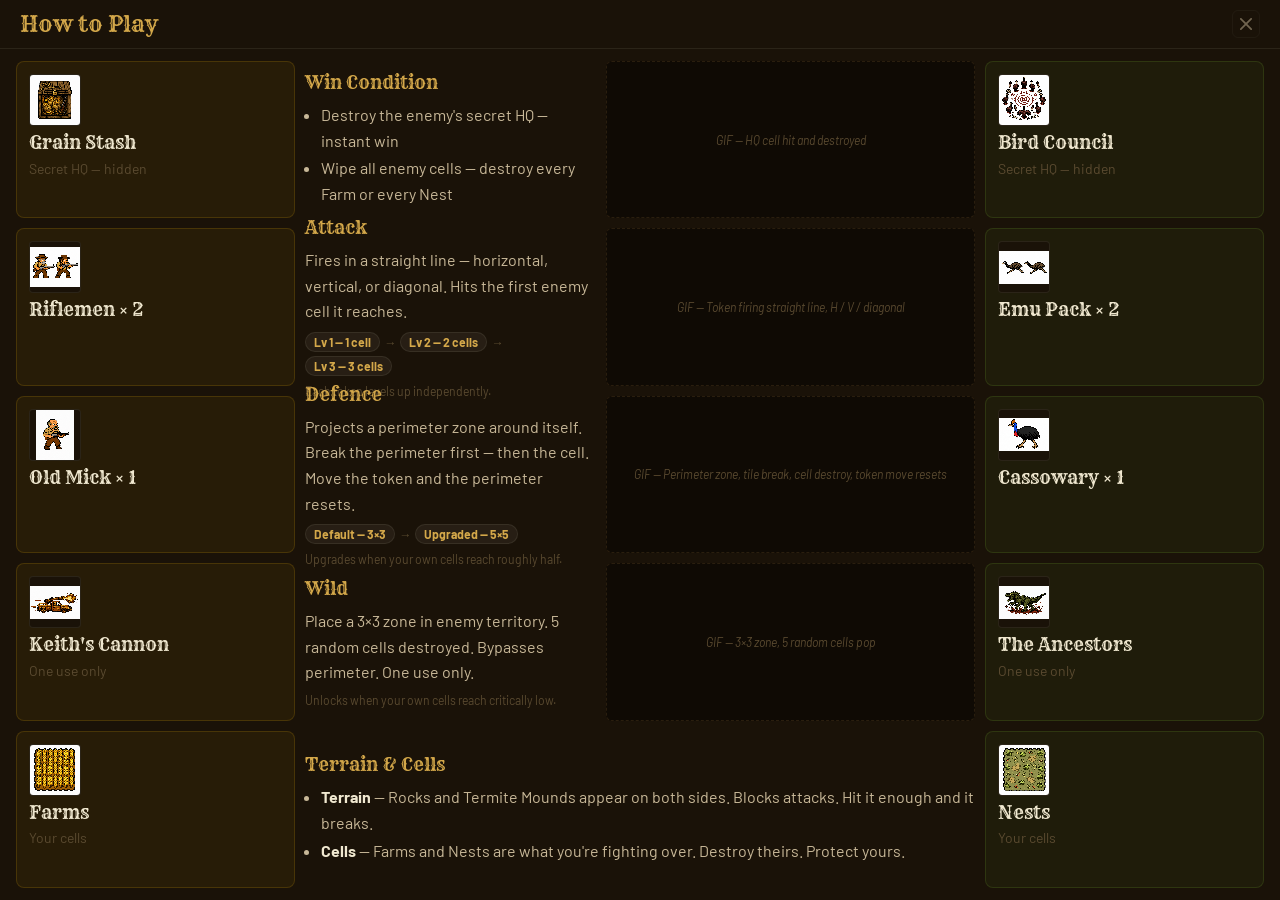
==== frontend/how-to-play/index.html @ dc3d2def "Last Update: Improve backend system 1. Fix Help Guide to the latest version 2. With Select Mode 3. A" ====
<!DOCTYPE html>
<html lang="en">
<head>
<meta charset="UTF-8">
<meta name="viewport" content="width=device-width, initial-scale=1.0">
<title>How to Play — Old Mick Against the Whole Bloody Lot</title>
<link rel="stylesheet" href="style.css">
</head>
<body>

<div class="screen">

  <div class="topbar">
    <span class="topbar-title">How to Play</span>
    <button class="topbar-close" id="closeBtn" aria-label="Close">
      <svg viewBox="0 0 14 14" fill="none"><line x1="1" y1="1" x2="13" y2="13" stroke="currentColor" stroke-width="2" stroke-linecap="round"/><line x1="13" y1="1" x2="1" y2="13" stroke="currentColor" stroke-width="2" stroke-linecap="round"/></svg>
    </button>
  </div>

  <div class="rows">

    <!-- WIN CONDITION -->
    <div class="row">
      <div class="card farmer">
        <div class="card-thumb"><img src="../assets/images/hq-mick.png" alt="Grain Stash"></div>
        <div class="card-name">Grain Stash</div>
        <div class="card-sub">Secret HQ — hidden</div>
      </div>
      <div class="center">
        <div class="mechanic">
          <div class="mechanic-title">Win Condition</div>
          <ul class="mechanic-list">
            <li>Destroy the enemy's secret HQ — instant win</li>
            <li>Wipe all enemy cells — destroy every Farm or every Nest</li>
          </ul>
        </div>
        <div class="gif">
          <span class="gif-label">GIF — HQ cell hit and destroyed</span>
        </div>
      </div>
      <div class="card emu">
        <div class="card-thumb"><img src="../assets/images/hq-emu.png" alt="Bird Council"></div>
        <div class="card-name">Bird Council</div>
        <div class="card-sub">Secret HQ — hidden</div>
      </div>
    </div>

    <!-- ATTACK TOKEN -->
    <div class="row">
      <div class="card farmer">
        <div class="card-thumb"><img src="../assets/images/atk-mick-rifleman.png" alt="Riflemen"></div>
        <div class="card-name">Riflemen &times; 2</div>
      </div>
      <div class="center">
        <div class="mechanic">
          <div class="mechanic-title">Attack</div>
          <p class="mechanic-text">Fires in a straight line — horizontal, vertical, or diagonal. Hits the first enemy cell it reaches.</p>
          <div class="pills">
            <span class="pill">Lv 1 — 1 cell</span>
            <span class="pill-arrow">&rarr;</span>
            <span class="pill">Lv 2 — 2 cells</span>
            <span class="pill-arrow">&rarr;</span>
            <span class="pill">Lv 3 — 3 cells</span>
          </div>
          <span class="upgrade-note">Each token levels up independently.</span>
        </div>
        <div class="gif">
          <span class="gif-label">GIF — Token firing straight line, H / V / diagonal</span>
        </div>
      </div>
      <div class="card emu">
        <div class="card-thumb"><img src="../assets/images/atk-emu.png" alt="Emu Pack"></div>
        <div class="card-name">Emu Pack &times; 2</div>
      </div>
    </div>

    <!-- DEFENCE TOKEN -->
    <div class="row">
      <div class="card farmer">
        <div class="card-thumb"><img src="../assets/images/def-mick.png" alt="Old Mick"></div>
        <div class="card-name">Old Mick &times; 1</div>
      </div>
      <div class="center">
        <div class="mechanic">
          <div class="mechanic-title">Defence</div>
          <p class="mechanic-text">Projects a perimeter zone around itself. Break the perimeter first — then the cell. Move the token and the perimeter resets.</p>
          <div class="pills">
            <span class="pill">Default — 3&times;3</span>
            <span class="pill-arrow">&rarr;</span>
            <span class="pill">Upgraded — 5&times;5</span>
          </div>
          <span class="upgrade-note">Upgrades when your own cells reach roughly half.</span>
        </div>
        <div class="gif">
          <span class="gif-label">GIF — Perimeter zone, tile break, cell destroy, token move resets</span>
        </div>
      </div>
      <div class="card emu">
        <div class="card-thumb"><img src="../assets/images/atk-emu-cassowary.png" alt="Cassowary"></div>
        <div class="card-name">Cassowary &times; 1</div>
      </div>
    </div>

    <!-- WILD TOKEN -->
    <div class="row">
      <div class="card farmer">
        <div class="card-thumb"><img src="../assets/images/nuke-mick-keith.png" alt="Keith's Cannon"></div>
        <div class="card-name">Keith's Cannon</div>
        <div class="card-sub">One use only</div>
      </div>
      <div class="center">
        <div class="mechanic">
          <div class="mechanic-title">Wild</div>
          <p class="mechanic-text">Place a 3&times;3 zone in enemy territory. 5 random cells destroyed. Bypasses perimeter. One use only.</p>
          <span class="upgrade-note">Unlocks when your own cells reach critically low.</span>
        </div>
        <div class="gif">
          <span class="gif-label">GIF — 3&times;3 zone, 5 random cells pop</span>
        </div>
      </div>
      <div class="card emu">
        <div class="card-thumb"><img src="../assets/images/nuke-emu-ancestors.png" alt="The Ancestors"></div>
        <div class="card-name">The Ancestors</div>
        <div class="card-sub">One use only</div>
      </div>
    </div>

    <!-- TERRAIN & CELLS -->
    <div class="row">
      <div class="card farmer">
        <div class="card-thumb"><img src="../assets/images/cell-mick-wheat fields.png" alt="Farms"></div>
        <div class="card-name">Farms</div>
        <div class="card-sub">Your cells</div>
      </div>
      <div class="center no-gif">
        <div class="mechanic">
          <div class="mechanic-title">Terrain &amp; Cells</div>
          <ul class="mechanic-list">
            <li><strong>Terrain</strong> — Rocks and Termite Mounds appear on both sides. Blocks attacks. Hit it enough and it breaks.</li>
            <li><strong>Cells</strong> — Farms and Nests are what you're fighting over. Destroy theirs. Protect yours.</li>
          </ul>
        </div>
      </div>
      <div class="card emu">
        <div class="card-thumb"><img src="../assets/images/cell-emu-feeding grounds.png" alt="Nests"></div>
        <div class="card-name">Nests</div>
        <div class="card-sub">Your cells</div>
      </div>
    </div>

  </div>

</div>

<script>
document.getElementById('closeBtn').addEventListener('click', function () {
  if (window.parent !== window) {
    window.parent.postMessage('closeHowToPlay', '*');
    return;
  }
});
</script>

</body>
</html>
---- frontend/how-to-play/style.css ----
@import url('https://fonts.googleapis.com/css2?family=Rye&family=Barlow:wght@400;600;700&display=swap');

*, *::before, *::after { box-sizing: border-box; margin: 0; padding: 0; }

:root {
  --bg: #1a1208;
  --surface: rgba(240,232,208,0.06);
  --border: rgba(240,232,208,0.08);
  --text: #c8b898;
  --text-bright: #f0e8d0;
  --gold: #d4a84a;
  --farmer: #c8980a;
  --farmer-bg: rgba(200,152,10,0.08);
  --farmer-border: rgba(200,152,10,0.2);
  --emu: #6a9a30;
  --emu-bg: rgba(106,154,48,0.08);
  --emu-border: rgba(106,154,48,0.2);
  --muted: #5a4a30;
  --placeholder-bg: #0f0a04;
  --placeholder-border: #2a1e0e;
  /* Scale type with viewport so full-screen rows stay readable (download used compact rows) */
  --fs-xs: clamp(12px, 1.35vmin, 16px);
  --fs-sm: clamp(14px, 1.55vmin, 19px);
  --fs-md: clamp(16px, 1.75vmin, 22px);
  --fs-lg: clamp(18px, 2vmin, 26px);
  --fs-xl: clamp(22px, 2.4vmin, 32px);
  --thumb-size: clamp(52px, 5.5vmin, 72px);
}

html, body {
  height: 100%;
  min-height: 100%;
  width: 100%;
  overflow: hidden;
  font-family: 'Barlow', sans-serif;
  background: var(--bg);
  color: var(--text);
}

/* FULL-SCREEN LAYOUT */
.screen {
  width: 100%;
  height: 100%;
  min-height: 100vh;
  min-height: 100dvh;
  display: flex;
  flex-direction: column;
  overflow: hidden;
}

/* HEADER BAR — thin, stays put */
.topbar {
  display: flex;
  align-items: center;
  justify-content: space-between;
  padding: 10px 20px;
  border-bottom: 1px solid var(--border);
  flex-shrink: 0;
}

.topbar-title {
  font-family: 'Rye', serif;
  font-size: var(--fs-xl);
  color: var(--gold);
}

.topbar-close {
  width: 28px;
  height: 28px;
  border: 1px solid var(--border);
  border-radius: 6px;
  background: none;
  color: var(--text);
  cursor: pointer;
  display: flex;
  align-items: center;
  justify-content: center;
  opacity: 0.5;
  transition: opacity 0.15s;
}
.topbar-close:hover { opacity: 1; }
.topbar-close svg { width: 12px; height: 12px; }

/* ROWS CONTAINER — scrolls if needed */
.rows {
  flex: 1;
  min-height: 0;
  overflow-y: auto;
  padding: 12px 16px;
  display: flex;
  flex-direction: column;
  gap: 10px;
}
.rows::-webkit-scrollbar { width: 3px; }
.rows::-webkit-scrollbar-thumb { background: var(--muted); border-radius: 3px; }

/* EACH ROW */
.row {
  flex: 1;
  display: grid;
  grid-template-columns: 1fr 2.4fr 1fr;
  gap: 10px;
  align-items: stretch;
  min-height: 0;
}

/* SIDE CARDS — like the game sidebar cards */
.card {
  height: 100%;
  min-height: 0;
  border-radius: 8px;
  padding: 12px;
  display: flex;
  flex-direction: column;
  gap: 6px;
}

.card.farmer {
  background: var(--farmer-bg);
  border: 1px solid var(--farmer-border);
}

.card.emu {
  background: var(--emu-bg);
  border: 1px solid var(--emu-border);
}

.card-name {
  font-family: 'Rye', serif;
  font-size: var(--fs-lg);
  color: var(--text-bright);
  line-height: 1.2;
}

.card-sub {
  font-size: var(--fs-sm);
  color: var(--muted);
}

.card-thumb {
  width: var(--thumb-size);
  height: var(--thumb-size);
  background: var(--bg);
  border-radius: 4px;
  overflow: hidden;
  border: 1px solid var(--border);
  image-rendering: pixelated;
}
.card-thumb img {
  width: 100%;
  height: 100%;
  object-fit: contain;
  image-rendering: pixelated;
}

/* CENTER — mechanic + gif */
.center {
  height: 100%;
  min-height: 0;
  display: flex;
  gap: 12px;
  align-items: stretch;
}

.mechanic {
  flex: 1;
  display: flex;
  flex-direction: column;
  justify-content: center;
  gap: 8px;
}

.mechanic-title {
  font-family: 'Rye', serif;
  font-size: var(--fs-lg);
  color: var(--gold);
}

.mechanic-text {
  font-size: var(--fs-md);
  line-height: 1.6;
  color: var(--text);
}

.mechanic-text strong {
  color: var(--text-bright);
  font-weight: 700;
}

.mechanic-list {
  font-size: var(--fs-md);
  line-height: 1.6;
  color: var(--text);
  padding-left: 16px;
}
.mechanic-list li { margin-bottom: 2px; }
.mechanic-list strong { color: var(--text-bright); font-weight: 700; }

/* UPGRADE PILLS */
.pills {
  display: flex;
  align-items: center;
  gap: 4px;
  flex-wrap: wrap;
}

.pill {
  font-size: var(--fs-xs);
  font-weight: 700;
  background: var(--surface);
  border: 1px solid var(--border);
  border-radius: 99px;
  padding: 2px 8px;
  color: var(--gold);
  white-space: nowrap;
}

.pill-arrow {
  font-size: var(--fs-xs);
  color: var(--muted);
}

.upgrade-note {
  font-size: var(--fs-xs);
  color: var(--muted);
}

/* GIF PLACEHOLDER */
.gif {
  flex: 1.2;
  min-width: 0;
  background: var(--placeholder-bg);
  border: 1px dashed var(--placeholder-border);
  border-radius: 6px;
  display: flex;
  align-items: center;
  justify-content: center;
  padding: 10px;
}

.gif-label {
  font-size: var(--fs-xs);
  color: var(--muted);
  font-style: italic;
  text-align: center;
  line-height: 1.5;
}

/* NO GIF VARIANT */
.center.no-gif {
  /* mechanic takes full width */
}
.center.no-gif .mechanic { flex: 1; }

/* RESPONSIVE */
@media (max-width: 768px) {
  .row {
    grid-template-columns: 1fr;
    gap: 8px;
  }
  .center { flex-direction: column; }
  .card { flex-direction: row; align-items: center; gap: 10px; }
  .rows { padding: 10px; }
}
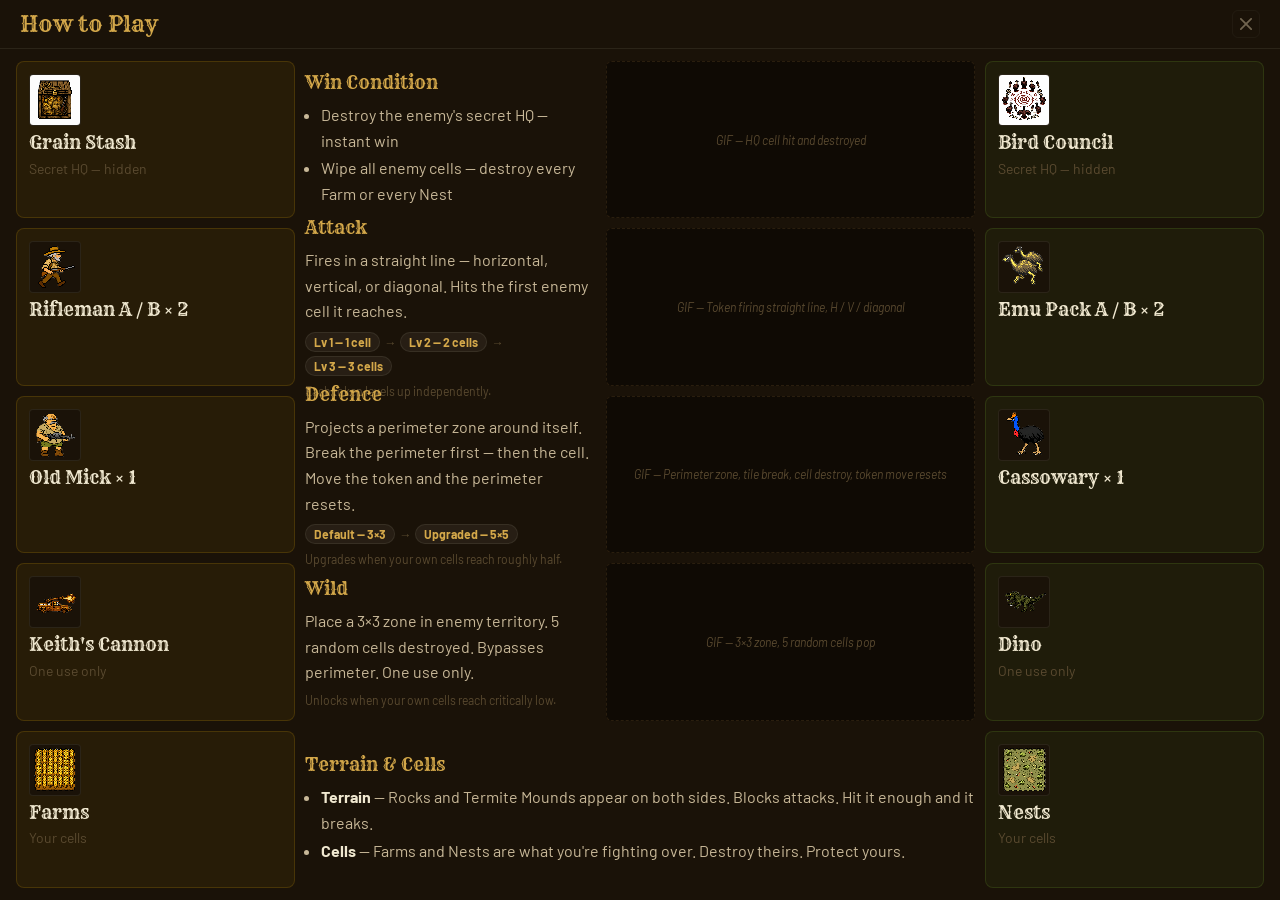
==== commit f3b45029: "fixed help guide pics and missing blood of terrain 1. fix help guide pics 2. fix missing terrain blo" ====
--- a/frontend/how-to-play/index.html
+++ b/frontend/how-to-play/index.html
@@ -22,7 +22,7 @@
     <!-- WIN CONDITION -->
     <div class="row">
       <div class="card farmer">
-        <div class="card-thumb"><img src="../assets/images/hq-mick.png" alt="Grain Stash"></div>
+        <div class="card-thumb"><img src="../assets/images/tokens/hq-mick.png" alt="Grain Stash"></div>
         <div class="card-name">Grain Stash</div>
         <div class="card-sub">Secret HQ — hidden</div>
       </div>
@@ -39,7 +39,7 @@
         </div>
       </div>
       <div class="card emu">
-        <div class="card-thumb"><img src="../assets/images/hq-emu.png" alt="Bird Council"></div>
+        <div class="card-thumb"><img src="../assets/images/tokens/hq-emu.png" alt="Bird Council"></div>
         <div class="card-name">Bird Council</div>
         <div class="card-sub">Secret HQ — hidden</div>
       </div>
@@ -48,8 +48,8 @@
     <!-- ATTACK TOKEN -->
     <div class="row">
       <div class="card farmer">
-        <div class="card-thumb"><img src="../assets/images/atk-mick-rifleman.png" alt="Riflemen"></div>
-        <div class="card-name">Riflemen &times; 2</div>
+        <div class="card-thumb"><img src="../assets/images/tokens/atk-m-1.png" alt="Rifleman A"></div>
+        <div class="card-name">Rifleman A / B &times; 2</div>
       </div>
       <div class="center">
         <div class="mechanic">
@@ -69,15 +69,15 @@
         </div>
       </div>
       <div class="card emu">
-        <div class="card-thumb"><img src="../assets/images/atk-emu.png" alt="Emu Pack"></div>
-        <div class="card-name">Emu Pack &times; 2</div>
+        <div class="card-thumb"><img src="../assets/images/tokens/atk-e-1.png" alt="Emu Pack A"></div>
+        <div class="card-name">Emu Pack A / B &times; 2</div>
       </div>
     </div>
 
     <!-- DEFENCE TOKEN -->
     <div class="row">
       <div class="card farmer">
-        <div class="card-thumb"><img src="../assets/images/def-mick.png" alt="Old Mick"></div>
+        <div class="card-thumb"><img src="../assets/images/tokens/def-m-level1.png" alt="Old Mick"></div>
         <div class="card-name">Old Mick &times; 1</div>
       </div>
       <div class="center">
@@ -96,7 +96,7 @@
         </div>
       </div>
       <div class="card emu">
-        <div class="card-thumb"><img src="../assets/images/atk-emu-cassowary.png" alt="Cassowary"></div>
+        <div class="card-thumb"><img src="../assets/images/tokens/def-e-level1.png" alt="Cassowary"></div>
         <div class="card-name">Cassowary &times; 1</div>
       </div>
     </div>
@@ -104,7 +104,7 @@
     <!-- WILD TOKEN -->
     <div class="row">
       <div class="card farmer">
-        <div class="card-thumb"><img src="../assets/images/nuke-mick-keith.png" alt="Keith's Cannon"></div>
+        <div class="card-thumb"><img src="../assets/images/tokens/wild-token-m-keith.png" alt="Keith's Cannon"></div>
         <div class="card-name">Keith's Cannon</div>
         <div class="card-sub">One use only</div>
       </div>
@@ -119,8 +119,8 @@
         </div>
       </div>
       <div class="card emu">
-        <div class="card-thumb"><img src="../assets/images/nuke-emu-ancestors.png" alt="The Ancestors"></div>
-        <div class="card-name">The Ancestors</div>
+        <div class="card-thumb"><img src="../assets/images/tokens/wild-token-e-dino.png" alt="Dino"></div>
+        <div class="card-name">Dino</div>
         <div class="card-sub">One use only</div>
       </div>
     </div>
@@ -128,7 +128,7 @@
     <!-- TERRAIN & CELLS -->
     <div class="row">
       <div class="card farmer">
-        <div class="card-thumb"><img src="../assets/images/cell-mick-wheat fields.png" alt="Farms"></div>
+        <div class="card-thumb"><img src="../assets/images/tiles/cell-m-farm.png" alt="Farms"></div>
         <div class="card-name">Farms</div>
         <div class="card-sub">Your cells</div>
       </div>
@@ -142,7 +142,7 @@
         </div>
       </div>
       <div class="card emu">
-        <div class="card-thumb"><img src="../assets/images/cell-emu-feeding grounds.png" alt="Nests"></div>
+        <div class="card-thumb"><img src="../assets/images/tiles/cell-e-nest.png" alt="Nests"></div>
         <div class="card-name">Nests</div>
         <div class="card-sub">Your cells</div>
       </div>
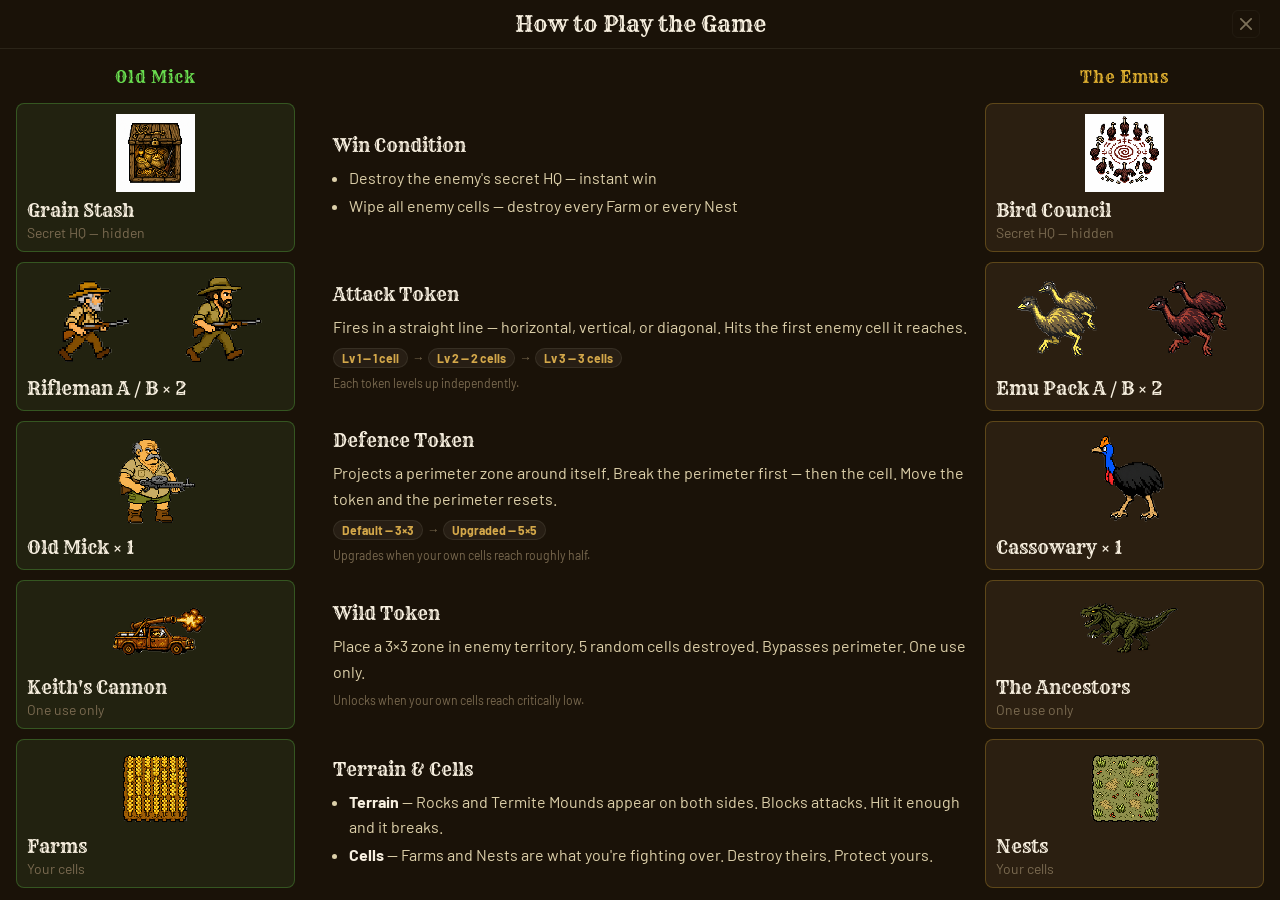
==== commit caa6a743: "updated the how to play page" ====
--- a/frontend/how-to-play/index.html
+++ b/frontend/how-to-play/index.html
@@ -11,13 +11,20 @@
 <div class="screen">
 
   <div class="topbar">
-    <span class="topbar-title">How to Play</span>
+    <span class="topbar-title">How to Play the Game</span>
     <button class="topbar-close" id="closeBtn" aria-label="Close">
       <svg viewBox="0 0 14 14" fill="none"><line x1="1" y1="1" x2="13" y2="13" stroke="currentColor" stroke-width="2" stroke-linecap="round"/><line x1="13" y1="1" x2="1" y2="13" stroke="currentColor" stroke-width="2" stroke-linecap="round"/></svg>
     </button>
   </div>
 
   <div class="rows">
+
+    <!-- FACTION HEADERS -->
+    <div class="faction-header">
+      <div class="faction-label farmer">Old Mick</div>
+      <div></div>
+      <div class="faction-label emu">The Emus</div>
+    </div>
 
     <!-- WIN CONDITION -->
     <div class="row">
@@ -26,16 +33,13 @@
         <div class="card-name">Grain Stash</div>
         <div class="card-sub">Secret HQ — hidden</div>
       </div>
-      <div class="center">
+      <div class="center no-gif">
         <div class="mechanic">
           <div class="mechanic-title">Win Condition</div>
           <ul class="mechanic-list">
             <li>Destroy the enemy's secret HQ — instant win</li>
             <li>Wipe all enemy cells — destroy every Farm or every Nest</li>
           </ul>
-        </div>
-        <div class="gif">
-          <span class="gif-label">GIF — HQ cell hit and destroyed</span>
         </div>
       </div>
       <div class="card emu">
@@ -48,12 +52,15 @@
     <!-- ATTACK TOKEN -->
     <div class="row">
       <div class="card farmer">
-        <div class="card-thumb"><img src="../assets/images/tokens/atk-m-1.png" alt="Rifleman A"></div>
+        <div class="card-thumb-pair">
+          <img src="../assets/images/tokens/atk-m-1.png" alt="Rifleman A">
+          <img src="../assets/images/tokens/atk-m-2.png" alt="Rifleman B">
+        </div>
         <div class="card-name">Rifleman A / B &times; 2</div>
       </div>
-      <div class="center">
+      <div class="center no-gif">
         <div class="mechanic">
-          <div class="mechanic-title">Attack</div>
+          <div class="mechanic-title">Attack Token</div>
           <p class="mechanic-text">Fires in a straight line — horizontal, vertical, or diagonal. Hits the first enemy cell it reaches.</p>
           <div class="pills">
             <span class="pill">Lv 1 — 1 cell</span>
@@ -64,12 +71,12 @@
           </div>
           <span class="upgrade-note">Each token levels up independently.</span>
         </div>
-        <div class="gif">
-          <span class="gif-label">GIF — Token firing straight line, H / V / diagonal</span>
-        </div>
       </div>
       <div class="card emu">
-        <div class="card-thumb"><img src="../assets/images/tokens/atk-e-1.png" alt="Emu Pack A"></div>
+        <div class="card-thumb-pair">
+          <img src="../assets/images/tokens/atk-e-1.png" alt="Emu Pack A">
+          <img src="../assets/images/tokens/atk-e-2.png" alt="Emu Pack B">
+        </div>
         <div class="card-name">Emu Pack A / B &times; 2</div>
       </div>
     </div>
@@ -80,9 +87,9 @@
         <div class="card-thumb"><img src="../assets/images/tokens/def-m-level1.png" alt="Old Mick"></div>
         <div class="card-name">Old Mick &times; 1</div>
       </div>
-      <div class="center">
+      <div class="center no-gif">
         <div class="mechanic">
-          <div class="mechanic-title">Defence</div>
+          <div class="mechanic-title">Defence Token</div>
           <p class="mechanic-text">Projects a perimeter zone around itself. Break the perimeter first — then the cell. Move the token and the perimeter resets.</p>
           <div class="pills">
             <span class="pill">Default — 3&times;3</span>
@@ -90,9 +97,6 @@
             <span class="pill">Upgraded — 5&times;5</span>
           </div>
           <span class="upgrade-note">Upgrades when your own cells reach roughly half.</span>
-        </div>
-        <div class="gif">
-          <span class="gif-label">GIF — Perimeter zone, tile break, cell destroy, token move resets</span>
         </div>
       </div>
       <div class="card emu">
@@ -108,19 +112,16 @@
         <div class="card-name">Keith's Cannon</div>
         <div class="card-sub">One use only</div>
       </div>
-      <div class="center">
+      <div class="center no-gif">
         <div class="mechanic">
-          <div class="mechanic-title">Wild</div>
+          <div class="mechanic-title">Wild Token</div>
           <p class="mechanic-text">Place a 3&times;3 zone in enemy territory. 5 random cells destroyed. Bypasses perimeter. One use only.</p>
           <span class="upgrade-note">Unlocks when your own cells reach critically low.</span>
-        </div>
-        <div class="gif">
-          <span class="gif-label">GIF — 3&times;3 zone, 5 random cells pop</span>
         </div>
       </div>
       <div class="card emu">
         <div class="card-thumb"><img src="../assets/images/tokens/wild-token-e-dino.png" alt="Dino"></div>
-        <div class="card-name">Dino</div>
+        <div class="card-name">The Ancestors</div>
         <div class="card-sub">One use only</div>
       </div>
     </div>
--- a/frontend/how-to-play/style.css
+++ b/frontend/how-to-play/style.css
@@ -6,16 +6,16 @@
   --bg: #1a1208;
   --surface: rgba(240,232,208,0.06);
   --border: rgba(240,232,208,0.08);
-  --text: #c8b898;
-  --text-bright: #f0e8d0;
+  --text: #ddd0aa;
+  --text-bright: #f8f0e0;
   --gold: #d4a84a;
-  --farmer: #c8980a;
-  --farmer-bg: rgba(200,152,10,0.08);
-  --farmer-border: rgba(200,152,10,0.2);
-  --emu: #6a9a30;
-  --emu-bg: rgba(106,154,48,0.08);
-  --emu-border: rgba(106,154,48,0.2);
-  --muted: #5a4a30;
+  --farmer: #6adf50;
+  --farmer-bg: rgba(74,110,58,0.18);
+  --farmer-border: rgba(106,222,80,0.28);
+  --emu: #e0b030;
+  --emu-bg: rgba(122,96,64,0.18);
+  --emu-border: rgba(224,176,48,0.28);
+  --muted: #7a6a50;
   --placeholder-bg: #0f0a04;
   --placeholder-border: #2a1e0e;
   /* Scale type with viewport so full-screen rows stay readable (download used compact rows) */
@@ -50,9 +50,10 @@
 
 /* HEADER BAR — thin, stays put */
 .topbar {
+  position: relative;
   display: flex;
   align-items: center;
-  justify-content: space-between;
+  justify-content: center;
   padding: 10px 20px;
   border-bottom: 1px solid var(--border);
   flex-shrink: 0;
@@ -61,10 +62,13 @@
 .topbar-title {
   font-family: 'Rye', serif;
   font-size: var(--fs-xl);
-  color: var(--gold);
+  color: var(--text-bright);
+  text-align: center;
 }
 
 .topbar-close {
+  position: absolute;
+  right: 20px;
   width: 28px;
   height: 28px;
   border: 1px solid var(--border);
@@ -97,22 +101,22 @@
 /* EACH ROW */
 .row {
   flex: 1;
+  min-height: 0;
   display: grid;
   grid-template-columns: 1fr 2.4fr 1fr;
   gap: 10px;
   align-items: stretch;
-  min-height: 0;
 }
 
 /* SIDE CARDS — like the game sidebar cards */
 .card {
-  height: 100%;
-  min-height: 0;
   border-radius: 8px;
-  padding: 12px;
-  display: flex;
-  flex-direction: column;
-  gap: 6px;
+  padding: 10px;
+  display: flex;
+  flex-direction: column;
+  min-height: 0;
+  min-width: 0;
+  overflow: hidden;
 }
 
 .card.farmer {
@@ -130,28 +134,31 @@
   font-size: var(--fs-lg);
   color: var(--text-bright);
   line-height: 1.2;
+  margin-top: 8px;
+  flex-shrink: 0;
 }
 
 .card-sub {
   font-size: var(--fs-sm);
   color: var(--muted);
+  margin-top: 2px;
+  flex-shrink: 0;
 }
 
 .card-thumb {
-  width: var(--thumb-size);
-  height: var(--thumb-size);
-  background: var(--bg);
+  flex: 1;
+  min-height: 0;
+  width: 100%;
   border-radius: 4px;
   overflow: hidden;
-  border: 1px solid var(--border);
-  image-rendering: pixelated;
 }
 .card-thumb img {
   width: 100%;
   height: 100%;
   object-fit: contain;
   image-rendering: pixelated;
-}
+  display: block;
+  }
 
 /* CENTER — mechanic + gif */
 .center {
@@ -168,13 +175,33 @@
   flex-direction: column;
   justify-content: center;
   gap: 8px;
+  padding-left: 28px;
 }
 
 .mechanic-title {
   font-family: 'Rye', serif;
   font-size: var(--fs-lg);
-  color: var(--gold);
-}
+  color: var(--text-bright);
+}
+
+/* FACTION COLUMN HEADERS */
+.faction-header {
+  display: grid;
+  grid-template-columns: 1fr 2.4fr 1fr;
+  gap: 10px;
+  flex-shrink: 0;
+}
+
+.faction-label {
+  font-family: 'Rye', serif;
+  font-size: var(--fs-md);
+  text-align: center;
+  padding: 6px 0;
+  letter-spacing: 0.04em;
+}
+
+.faction-label.farmer { color: var(--farmer); }
+.faction-label.emu    { color: var(--emu); }
 
 .mechanic-text {
   font-size: var(--fs-md);
@@ -225,26 +252,24 @@
   color: var(--muted);
 }
 
-/* GIF PLACEHOLDER */
-.gif {
-  flex: 1.2;
+
+/* DUAL TOKEN THUMBNAILS (A + B side by side) */
+.card-thumb-pair {
+  flex: 1;
+  min-height: 0;
+  display: flex;
+  gap: 4px;
+}
+
+.card-thumb-pair img {
+  flex: 1;
   min-width: 0;
-  background: var(--placeholder-bg);
-  border: 1px dashed var(--placeholder-border);
-  border-radius: 6px;
-  display: flex;
-  align-items: center;
-  justify-content: center;
-  padding: 10px;
-}
-
-.gif-label {
-  font-size: var(--fs-xs);
-  color: var(--muted);
-  font-style: italic;
-  text-align: center;
-  line-height: 1.5;
-}
+  height: 100%;
+  object-fit: contain;
+  image-rendering: pixelated;
+  border-radius: 4px;
+  display: block;
+  }
 
 /* NO GIF VARIANT */
 .center.no-gif {
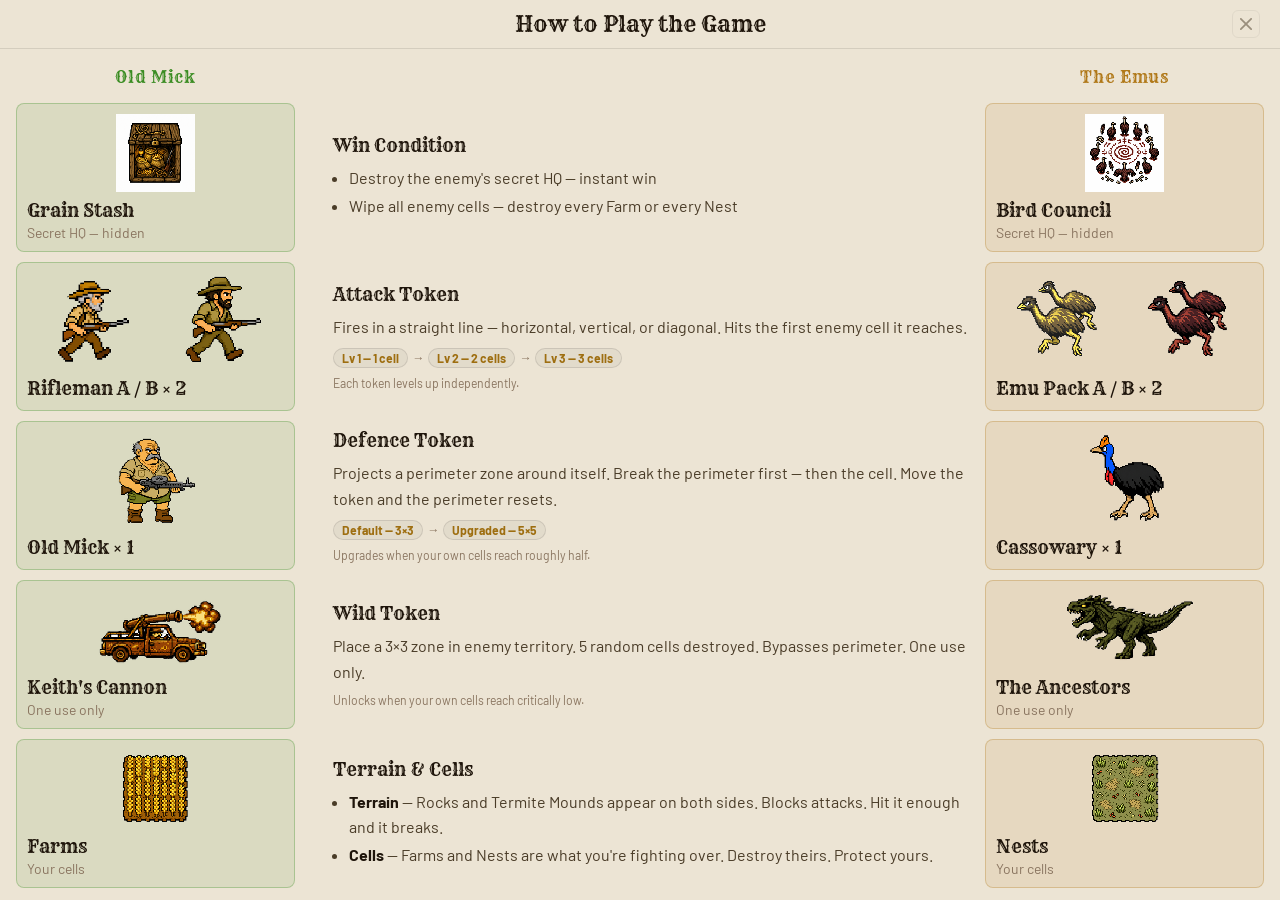
==== commit f5d9edec: "made the how to play light mode" ====
--- a/frontend/how-to-play/index.html
+++ b/frontend/how-to-play/index.html
@@ -107,7 +107,7 @@
 
     <!-- WILD TOKEN -->
     <div class="row">
-      <div class="card farmer">
+      <div class="card farmer wild">
         <div class="card-thumb"><img src="../assets/images/tokens/wild-token-m-keith.png" alt="Keith's Cannon"></div>
         <div class="card-name">Keith's Cannon</div>
         <div class="card-sub">One use only</div>
@@ -119,7 +119,7 @@
           <span class="upgrade-note">Unlocks when your own cells reach critically low.</span>
         </div>
       </div>
-      <div class="card emu">
+      <div class="card emu wild">
         <div class="card-thumb"><img src="../assets/images/tokens/wild-token-e-dino.png" alt="Dino"></div>
         <div class="card-name">The Ancestors</div>
         <div class="card-sub">One use only</div>
--- a/frontend/how-to-play/style.css
+++ b/frontend/how-to-play/style.css
@@ -3,21 +3,21 @@
 *, *::before, *::after { box-sizing: border-box; margin: 0; padding: 0; }
 
 :root {
-  --bg: #1a1208;
-  --surface: rgba(240,232,208,0.06);
-  --border: rgba(240,232,208,0.08);
-  --text: #ddd0aa;
-  --text-bright: #f8f0e0;
-  --gold: #d4a84a;
-  --farmer: #6adf50;
-  --farmer-bg: rgba(74,110,58,0.18);
-  --farmer-border: rgba(106,222,80,0.28);
-  --emu: #e0b030;
-  --emu-bg: rgba(122,96,64,0.18);
-  --emu-border: rgba(224,176,48,0.28);
-  --muted: #7a6a50;
-  --placeholder-bg: #0f0a04;
-  --placeholder-border: #2a1e0e;
+  --bg: #ece4d4;
+  --surface: rgba(0,0,0,0.04);
+  --border: rgba(0,0,0,0.10);
+  --text: #4a3c28;
+  --text-bright: #1e140a;
+  --gold: #9e6e10;
+  --farmer: #3a8c22;
+  --farmer-bg: rgba(58,140,34,0.10);
+  --farmer-border: rgba(58,140,34,0.30);
+  --emu: #b07818;
+  --emu-bg: rgba(176,120,24,0.10);
+  --emu-border: rgba(176,120,24,0.30);
+  --muted: #8a7560;
+  --placeholder-bg: #e8e0d0;
+  --placeholder-border: #c8b898;
   /* Scale type with viewport so full-screen rows stay readable (download used compact rows) */
   --fs-xs: clamp(12px, 1.35vmin, 16px);
   --fs-sm: clamp(14px, 1.55vmin, 19px);
@@ -159,6 +159,11 @@
   image-rendering: pixelated;
   display: block;
   }
+
+.card.wild .card-thumb img {
+  transform: scale(1.3);
+  transform-origin: center center;
+}
 
 /* CENTER — mechanic + gif */
 .center {
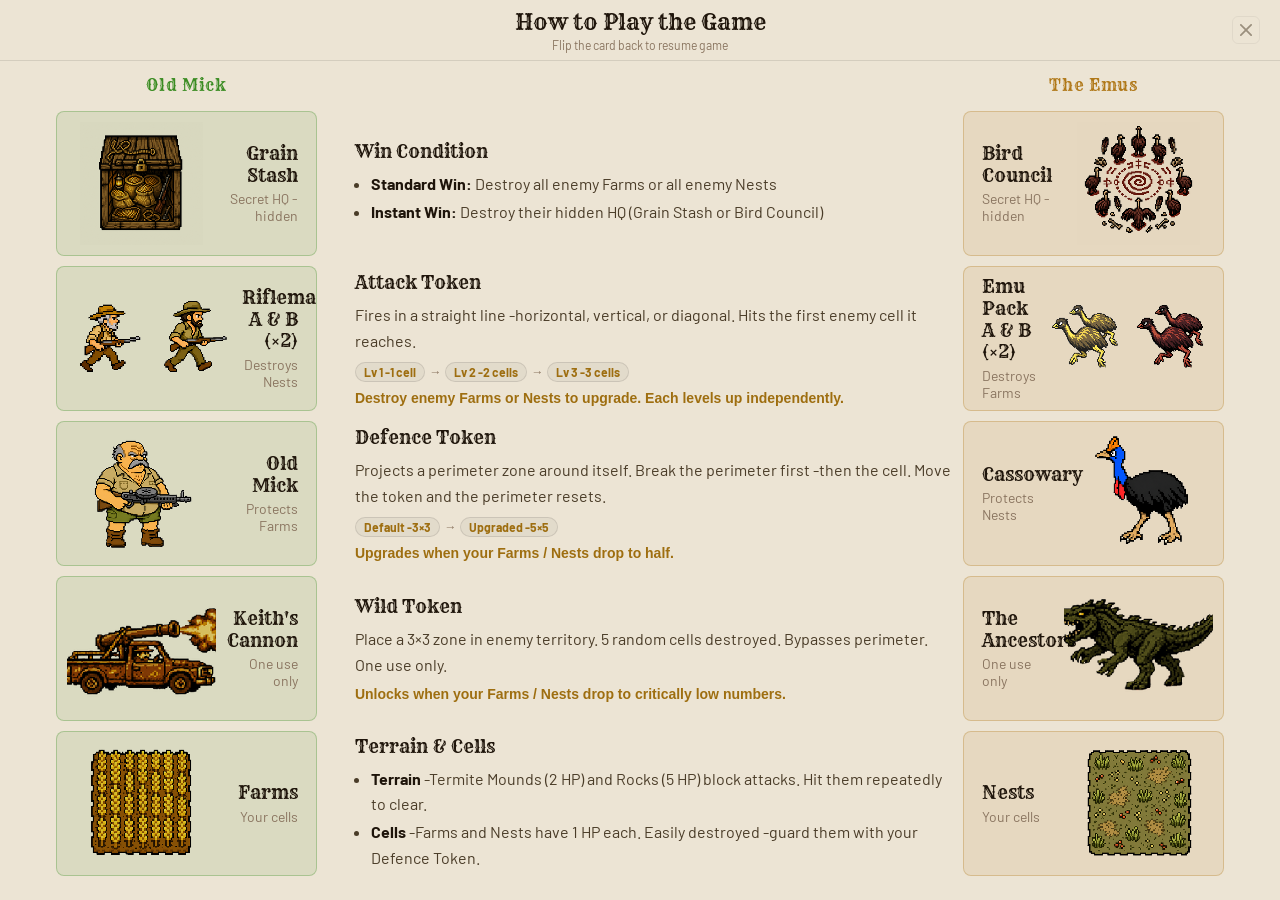
==== commit da711897: "final how-to-play updates" ====
--- a/frontend/how-to-play/index.html
+++ b/frontend/how-to-play/index.html
@@ -3,7 +3,7 @@
 <head>
 <meta charset="UTF-8">
 <meta name="viewport" content="width=device-width, initial-scale=1.0">
-<title>How to Play — Old Mick Against the Whole Bloody Lot</title>
+<title>How to Play -Old Mick Against the Whole Bloody Lot</title>
 <link rel="stylesheet" href="style.css">
 </head>
 <body>
@@ -11,7 +11,10 @@
 <div class="screen">
 
   <div class="topbar">
-    <span class="topbar-title">How to Play the Game</span>
+    <div class="topbar-center">
+      <span class="topbar-title">How to Play the Game</span>
+      <span class="topbar-subtitle">Flip the card back to resume game</span>
+    </div>
     <button class="topbar-close" id="closeBtn" aria-label="Close">
       <svg viewBox="0 0 14 14" fill="none"><line x1="1" y1="1" x2="13" y2="13" stroke="currentColor" stroke-width="2" stroke-linecap="round"/><line x1="13" y1="1" x2="1" y2="13" stroke="currentColor" stroke-width="2" stroke-linecap="round"/></svg>
     </button>
@@ -28,24 +31,28 @@
 
     <!-- WIN CONDITION -->
     <div class="row">
-      <div class="card farmer">
+      <div class="card farmer blended">
         <div class="card-thumb"><img src="../assets/images/tokens/hq-mick.png" alt="Grain Stash"></div>
-        <div class="card-name">Grain Stash</div>
-        <div class="card-sub">Secret HQ — hidden</div>
+        <div class="card-text">
+          <div class="card-name">Grain Stash</div>
+          <div class="card-sub">Secret HQ -hidden</div>
+        </div>
       </div>
       <div class="center no-gif">
         <div class="mechanic">
           <div class="mechanic-title">Win Condition</div>
           <ul class="mechanic-list">
-            <li>Destroy the enemy's secret HQ — instant win</li>
-            <li>Wipe all enemy cells — destroy every Farm or every Nest</li>
+            <li><strong>Standard Win:</strong> Destroy all enemy Farms or all enemy Nests</li>
+            <li><strong>Instant Win:</strong> Destroy their hidden HQ (Grain Stash or Bird Council)</li>
           </ul>
         </div>
       </div>
-      <div class="card emu">
+      <div class="card emu blended">
         <div class="card-thumb"><img src="../assets/images/tokens/hq-emu.png" alt="Bird Council"></div>
-        <div class="card-name">Bird Council</div>
-        <div class="card-sub">Secret HQ — hidden</div>
+        <div class="card-text">
+          <div class="card-name">Bird Council</div>
+          <div class="card-sub">Secret HQ -hidden</div>
+        </div>
       </div>
     </div>
 
@@ -56,20 +63,23 @@
           <img src="../assets/images/tokens/atk-m-1.png" alt="Rifleman A">
           <img src="../assets/images/tokens/atk-m-2.png" alt="Rifleman B">
         </div>
-        <div class="card-name">Rifleman A / B &times; 2</div>
+        <div class="card-text">
+          <div class="card-name">Rifleman A &amp; B (&times;2)</div>
+          <div class="card-sub">Destroys Nests</div>
+        </div>
       </div>
       <div class="center no-gif">
         <div class="mechanic">
           <div class="mechanic-title">Attack Token</div>
-          <p class="mechanic-text">Fires in a straight line — horizontal, vertical, or diagonal. Hits the first enemy cell it reaches.</p>
+          <p class="mechanic-text">Fires in a straight line -horizontal, vertical, or diagonal. Hits the first enemy cell it reaches.</p>
           <div class="pills">
-            <span class="pill">Lv 1 — 1 cell</span>
+            <span class="pill">Lv 1 -1 cell</span>
             <span class="pill-arrow">&rarr;</span>
-            <span class="pill">Lv 2 — 2 cells</span>
+            <span class="pill">Lv 2 -2 cells</span>
             <span class="pill-arrow">&rarr;</span>
-            <span class="pill">Lv 3 — 3 cells</span>
+            <span class="pill">Lv 3 -3 cells</span>
           </div>
-          <span class="upgrade-note">Each token levels up independently.</span>
+          <span class="upgrade-note">Destroy enemy Farms or Nests to upgrade. Each levels up independently.</span>
         </div>
       </div>
       <div class="card emu">
@@ -77,7 +87,10 @@
           <img src="../assets/images/tokens/atk-e-1.png" alt="Emu Pack A">
           <img src="../assets/images/tokens/atk-e-2.png" alt="Emu Pack B">
         </div>
-        <div class="card-name">Emu Pack A / B &times; 2</div>
+        <div class="card-text">
+          <div class="card-name">Emu Pack A &amp; B (&times;2)</div>
+          <div class="card-sub">Destroys Farms</div>
+        </div>
       </div>
     </div>
 
@@ -85,23 +98,29 @@
     <div class="row">
       <div class="card farmer">
         <div class="card-thumb"><img src="../assets/images/tokens/def-m-level1.png" alt="Old Mick"></div>
-        <div class="card-name">Old Mick &times; 1</div>
+        <div class="card-text">
+          <div class="card-name">Old Mick</div>
+          <div class="card-sub">Protects Farms</div>
+        </div>
       </div>
       <div class="center no-gif">
         <div class="mechanic">
           <div class="mechanic-title">Defence Token</div>
-          <p class="mechanic-text">Projects a perimeter zone around itself. Break the perimeter first — then the cell. Move the token and the perimeter resets.</p>
+          <p class="mechanic-text">Projects a perimeter zone around itself. Break the perimeter first -then the cell. Move the token and the perimeter resets.</p>
           <div class="pills">
-            <span class="pill">Default — 3&times;3</span>
+            <span class="pill">Default -3&times;3</span>
             <span class="pill-arrow">&rarr;</span>
-            <span class="pill">Upgraded — 5&times;5</span>
+            <span class="pill">Upgraded -5&times;5</span>
           </div>
-          <span class="upgrade-note">Upgrades when your own cells reach roughly half.</span>
+          <span class="upgrade-note">Upgrades when your Farms / Nests drop to half.</span>
         </div>
       </div>
       <div class="card emu">
         <div class="card-thumb"><img src="../assets/images/tokens/def-e-level1.png" alt="Cassowary"></div>
-        <div class="card-name">Cassowary &times; 1</div>
+        <div class="card-text">
+          <div class="card-name">Cassowary</div>
+          <div class="card-sub">Protects Nests</div>
+        </div>
       </div>
     </div>
 
@@ -109,43 +128,51 @@
     <div class="row">
       <div class="card farmer wild">
         <div class="card-thumb"><img src="../assets/images/tokens/wild-token-m-keith.png" alt="Keith's Cannon"></div>
-        <div class="card-name">Keith's Cannon</div>
-        <div class="card-sub">One use only</div>
+        <div class="card-text">
+          <div class="card-name">Keith's Cannon</div>
+          <div class="card-sub">One use only</div>
+        </div>
       </div>
       <div class="center no-gif">
         <div class="mechanic">
           <div class="mechanic-title">Wild Token</div>
           <p class="mechanic-text">Place a 3&times;3 zone in enemy territory. 5 random cells destroyed. Bypasses perimeter. One use only.</p>
-          <span class="upgrade-note">Unlocks when your own cells reach critically low.</span>
+          <span class="upgrade-note">Unlocks when your Farms / Nests drop to critically low numbers.</span>
         </div>
       </div>
       <div class="card emu wild">
         <div class="card-thumb"><img src="../assets/images/tokens/wild-token-e-dino.png" alt="Dino"></div>
-        <div class="card-name">The Ancestors</div>
-        <div class="card-sub">One use only</div>
+        <div class="card-text">
+          <div class="card-name">The Ancestors</div>
+          <div class="card-sub">One use only</div>
+        </div>
       </div>
     </div>
 
     <!-- TERRAIN & CELLS -->
     <div class="row">
-      <div class="card farmer">
+      <div class="card farmer blended">
         <div class="card-thumb"><img src="../assets/images/tiles/cell-m-farm.png" alt="Farms"></div>
-        <div class="card-name">Farms</div>
-        <div class="card-sub">Your cells</div>
+        <div class="card-text">
+          <div class="card-name">Farms</div>
+          <div class="card-sub">Your cells</div>
+        </div>
       </div>
       <div class="center no-gif">
         <div class="mechanic">
           <div class="mechanic-title">Terrain &amp; Cells</div>
           <ul class="mechanic-list">
-            <li><strong>Terrain</strong> — Rocks and Termite Mounds appear on both sides. Blocks attacks. Hit it enough and it breaks.</li>
-            <li><strong>Cells</strong> — Farms and Nests are what you're fighting over. Destroy theirs. Protect yours.</li>
+            <li><strong>Terrain</strong> -Termite Mounds (2 HP) and Rocks (5 HP) block attacks. Hit them repeatedly to clear.</li>
+            <li><strong>Cells</strong> -Farms and Nests have 1 HP each. Easily destroyed -guard them with your Defence Token.</li>
           </ul>
         </div>
       </div>
-      <div class="card emu">
+      <div class="card emu blended">
         <div class="card-thumb"><img src="../assets/images/tiles/cell-e-nest.png" alt="Nests"></div>
-        <div class="card-name">Nests</div>
-        <div class="card-sub">Your cells</div>
+        <div class="card-text">
+          <div class="card-name">Nests</div>
+          <div class="card-sub">Your cells</div>
+        </div>
       </div>
     </div>
 
--- a/frontend/how-to-play/style.css
+++ b/frontend/how-to-play/style.css
@@ -54,15 +54,28 @@
   display: flex;
   align-items: center;
   justify-content: center;
-  padding: 10px 20px;
+  padding: 8px 56px;
   border-bottom: 1px solid var(--border);
   flex-shrink: 0;
+}
+
+.topbar-center {
+  display: flex;
+  flex-direction: column;
+  align-items: center;
+  gap: 2px;
 }
 
 .topbar-title {
   font-family: 'Rye', serif;
   font-size: var(--fs-xl);
   color: var(--text-bright);
+  text-align: center;
+}
+
+.topbar-subtitle {
+  font-size: var(--fs-xs);
+  color: var(--muted);
   text-align: center;
 }
 
@@ -90,7 +103,7 @@
   flex: 1;
   min-height: 0;
   overflow-y: auto;
-  padding: 12px 16px;
+  padding: 8px 56px 24px;
   display: flex;
   flex-direction: column;
   gap: 10px;
@@ -113,7 +126,8 @@
   border-radius: 8px;
   padding: 10px;
   display: flex;
-  flex-direction: column;
+  flex-direction: row;
+  align-items: stretch;
   min-height: 0;
   min-width: 0;
   overflow: hidden;
@@ -127,28 +141,42 @@
 .card.emu {
   background: var(--emu-bg);
   border: 1px solid var(--emu-border);
-}
+  flex-direction: row-reverse;
+}
+
+.card-text {
+  flex: 1;
+  min-width: 0;
+  display: flex;
+  flex-direction: column;
+  justify-content: center;
+  padding: 4px 8px;
+  gap: 4px;
+  text-align: left;
+}
+
+.card.farmer .card-text { text-align: right; }
 
 .card-name {
   font-family: 'Rye', serif;
   font-size: var(--fs-lg);
   color: var(--text-bright);
   line-height: 1.2;
-  margin-top: 8px;
+  margin-top: 0;
   flex-shrink: 0;
 }
 
 .card-sub {
   font-size: var(--fs-sm);
   color: var(--muted);
-  margin-top: 2px;
+  margin-top: 0;
   flex-shrink: 0;
 }
 
 .card-thumb {
-  flex: 1;
-  min-height: 0;
-  width: 100%;
+  flex: 2;
+  min-width: 0;
+  min-height: 0;
   border-radius: 4px;
   overflow: hidden;
 }
@@ -160,8 +188,13 @@
   display: block;
   }
 
+.card.blended .card-thumb img,
 .card.wild .card-thumb img {
-  transform: scale(1.3);
+  mix-blend-mode: multiply;
+}
+
+.card.wild .card-thumb img {
+  transform: scale(1.45);
   transform-origin: center center;
 }
 
@@ -253,14 +286,16 @@
 }
 
 .upgrade-note {
-  font-size: var(--fs-xs);
-  color: var(--muted);
+  font-size: var(--fs-sm);
+  color: var(--gold);
+  font-weight: 600;
 }
 
 
 /* DUAL TOKEN THUMBNAILS (A + B side by side) */
 .card-thumb-pair {
-  flex: 1;
+  flex: 3;
+  min-width: 0;
   min-height: 0;
   display: flex;
   gap: 4px;
